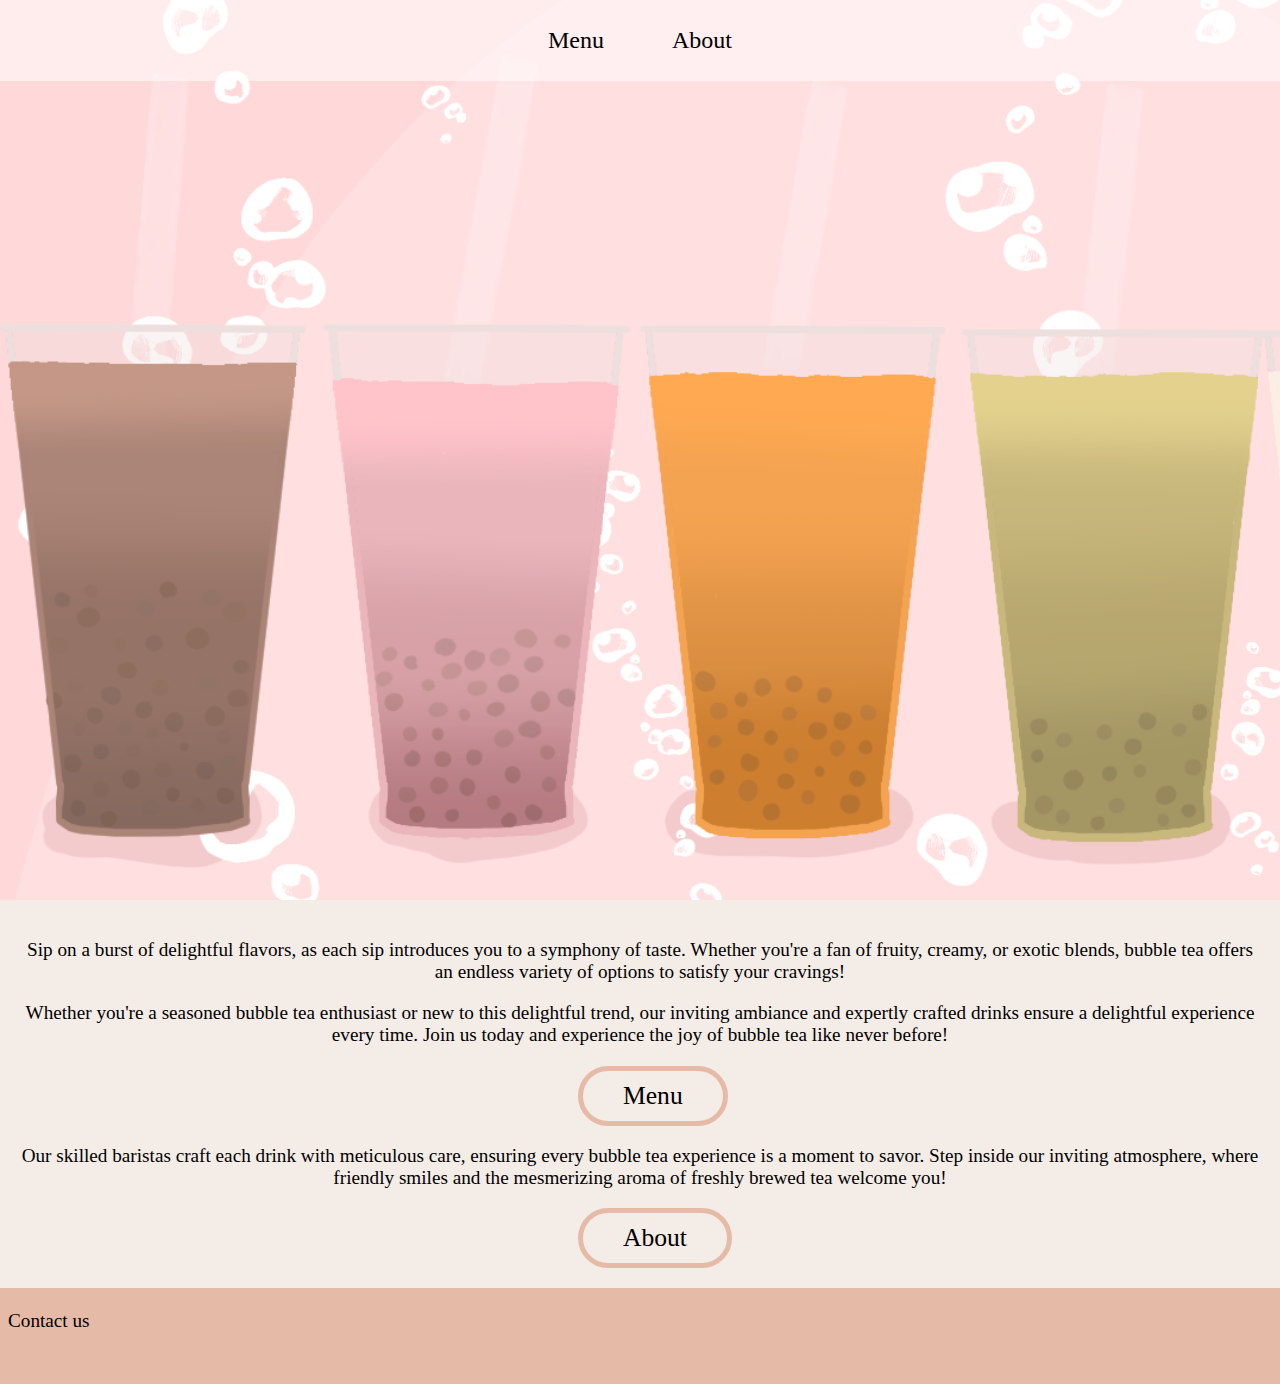
==== index.html @ f64cb6d0 "adjusted background image containers" ====
<!DOCTYPE html>
<html lang="en">

<head>
  <meta charset="utf-8">
  <meta name="viewport" content="width=device-width">
  <title>Bubble Tea</title>
  <link href="style.css" rel="stylesheet" type="text/css">
  <script src="https://ajax.googleapis.com/ajax/libs/jquery/3.6.4/jquery.min.js"></script>
</head>

<body>
  <!-- nav bar start -->
  <div class="container">
    <nav>
      <ul id="menu">
        <li class="toggle">
          <div class="bar1"></div>
          <div class="bar2"></div>
          <div class="bar3"></div>
        </li>
        <li><a href="menu.html">Menu</a></li>
        <li><a href="about.html">About</a></li>
      </ul>
    </nav>
  </div>
  <!-- nav bar end -->
  <div class="info">
    <p>Sip on a burst of delightful flavors, as each sip introduces you to a symphony of taste. Whether you're a fan of fruity, creamy, or exotic blends, bubble tea offers an endless variety of options to satisfy your cravings!</p>
    <!--img -->
    <p>Whether you're a seasoned bubble tea enthusiast or new to this delightful trend, our inviting ambiance and expertly crafted drinks ensure a delightful experience every time. Join us today and experience the joy of bubble tea like never before!</p>
    <a href="menu.html">
      <button class="button menu">Menu</button>
    </a>
    <!--img -->
    <p> Our skilled baristas craft each drink with meticulous care, ensuring every bubble tea experience is a moment to savor. Step inside our inviting atmosphere, where friendly smiles and the mesmerizing aroma of freshly brewed tea welcome you!</p>
    <a href="about.htmltml">
      <button class="button about">About</button></a>
  </div>
  <footer>
    <p id="end">Contact us</p>
  </footer>
  <script src="script.js"></script>
</body>

</html>
---- style.css ----
html {
  height: 100%;
  margin: 0;
}

body {
  background-color: #F4ECE7;
  margin: 0;
}

/* index */
.container {
  background-image: url("images/6pink.png");
  background-repeat: no-repeat;
  background-size: contain;
  width: 100%;
  height: 100vh;
  position: relative;
  transition: all 0.3s;
}

/* menu */
.options {
  width: 100%;
  height: 10vh;
  position: relative;
  transition: all 0.3s;
}

/* about */
.tell {
  background-image: url("");
  background-repeat: no-repeat;
  background-size: contain;
  width: 100%;
  height: 100vh;
  position: relative;
  transition: all 0.3s;
}

.menu-open {
  transform: translate(-230px, 0);
}

ul {
  list-style-type: none;
}

#menu {
  background: rgba(255, 255, 255, 0.5);
  text-align: center;
  width: 230px;
  height: 100%;
  position: fixed;
  margin: 0;
  right: -230px;
  padding: 0px;
}

/* */
#menu li {
  display: block;
}

#menu li a {
  display: block;
  color: black;
  font-family: Bahnschrift;
  font-size: 1.5rem;
  padding: 10px 30px;
  border: 2px solid transparent;
  text-decoration: none;
}

/* */
#menu li a:hover,
#menu li a:focus {
  border-color: transparent;
  background: white;
  color: #756458;
}

/* Background for the 'burger' */
.toggle {
  display: block;
  position: absolute;
  left: -65px;
  cursor: pointer;
  background: white;
  padding: 15px 15px 10px;
}

.toggle .bar1,
.toggle .bar2,
.toggle .bar3 {
  width: 35px;
  height: 4px;
  background: #756458;
  margin-bottom: 8px;
  transition: all 0.4s;
}

/* change it to an x */
#menu.open .toggle .bar1 {
  transform: rotate(45deg) translate(8px, 11px);
}

#menu.open .toggle .bar2 {
  opacity: 0;
}

#menu.open .toggle .bar3 {
  transform: rotate(-45deg) translate(5px, -10px);
}

@media only screen and (min-width:750px) {

  /* 'burger' not displayed*/
  .toggle {
    display: none;
  }

  /*Menu in inline block (across top of screen)*/
  #menu {
    margin: 0;
    padding: 15px 0;
    width: 100%;
    display: inline-block;
    position: relative;
    right: 0;
  }

  /*Items on menu are also an inline-block (rather then under each other)*/
  #menu li {
    display: inline-block;
  }

  /* Everything else */
}

.button {
  background-color: #F4ECE7;
  color: black;
  font-family: Bahnschrift;
  font-size: 2vw;
  text-align: center;
  border: 5px solid #E5BAA7;
  transition-duration: 0.4s;
  border-radius: 50px;
  cursor: pointer;
  padding: 10px 40px;
  position: relative;
}

p {
  color: black;
  font-family: Bahnschrift;
  text-align: center;
}

h1 {
  color: black;
  font-family: Bahnschrift;
}

.info {
  padding: 20px;
}

footer {
  background-color: #E5BAA7;
  padding: 3px;
  height: 10vh;
}

#end {
  text-align: left;
  padding-left: 5px;
}

/* Media quaires */

@media only screen and (max-width:600px) {
  p {
    font-size: 6vw;
  }

  .button {
    left: 27%;
    font-size: 6.5vw;
  }

  #end {
    font-size: 5.5vw;
  }

  .container {
    background-size: cover;
    width: 100%;
    height: 50vh;
  }
}

@media only screen and (min-width:600px) {
  p {
    font-size: 4vw;
  }

  .button {
    left: 37%;
    font-size: 4.5vw;
  }

  #end {
    font-size: 3.5vw;
  }

  .container {
    background-size: cover;
    width: 100%;
    height: 60vh;
  }
}

@media only screen and (min-width:768px) {
  p {
    font-size: 4vw;
  }

  .button {
    left: 38%;
    font-size: 4.5vw;
  }

  .container {
    background-size: cover;
    height: 70vh;
  }
}

@media only screen and (min-width:1200px) {
  p {
    font-size: 1.5vw;
  }

  .button {
    font-size: 2vw;
    left: 45%;
  }

  #end {
    font-size: 1.5vw;
  }

  .container {
    width: 100%;
    height: 100vh;
  }
}
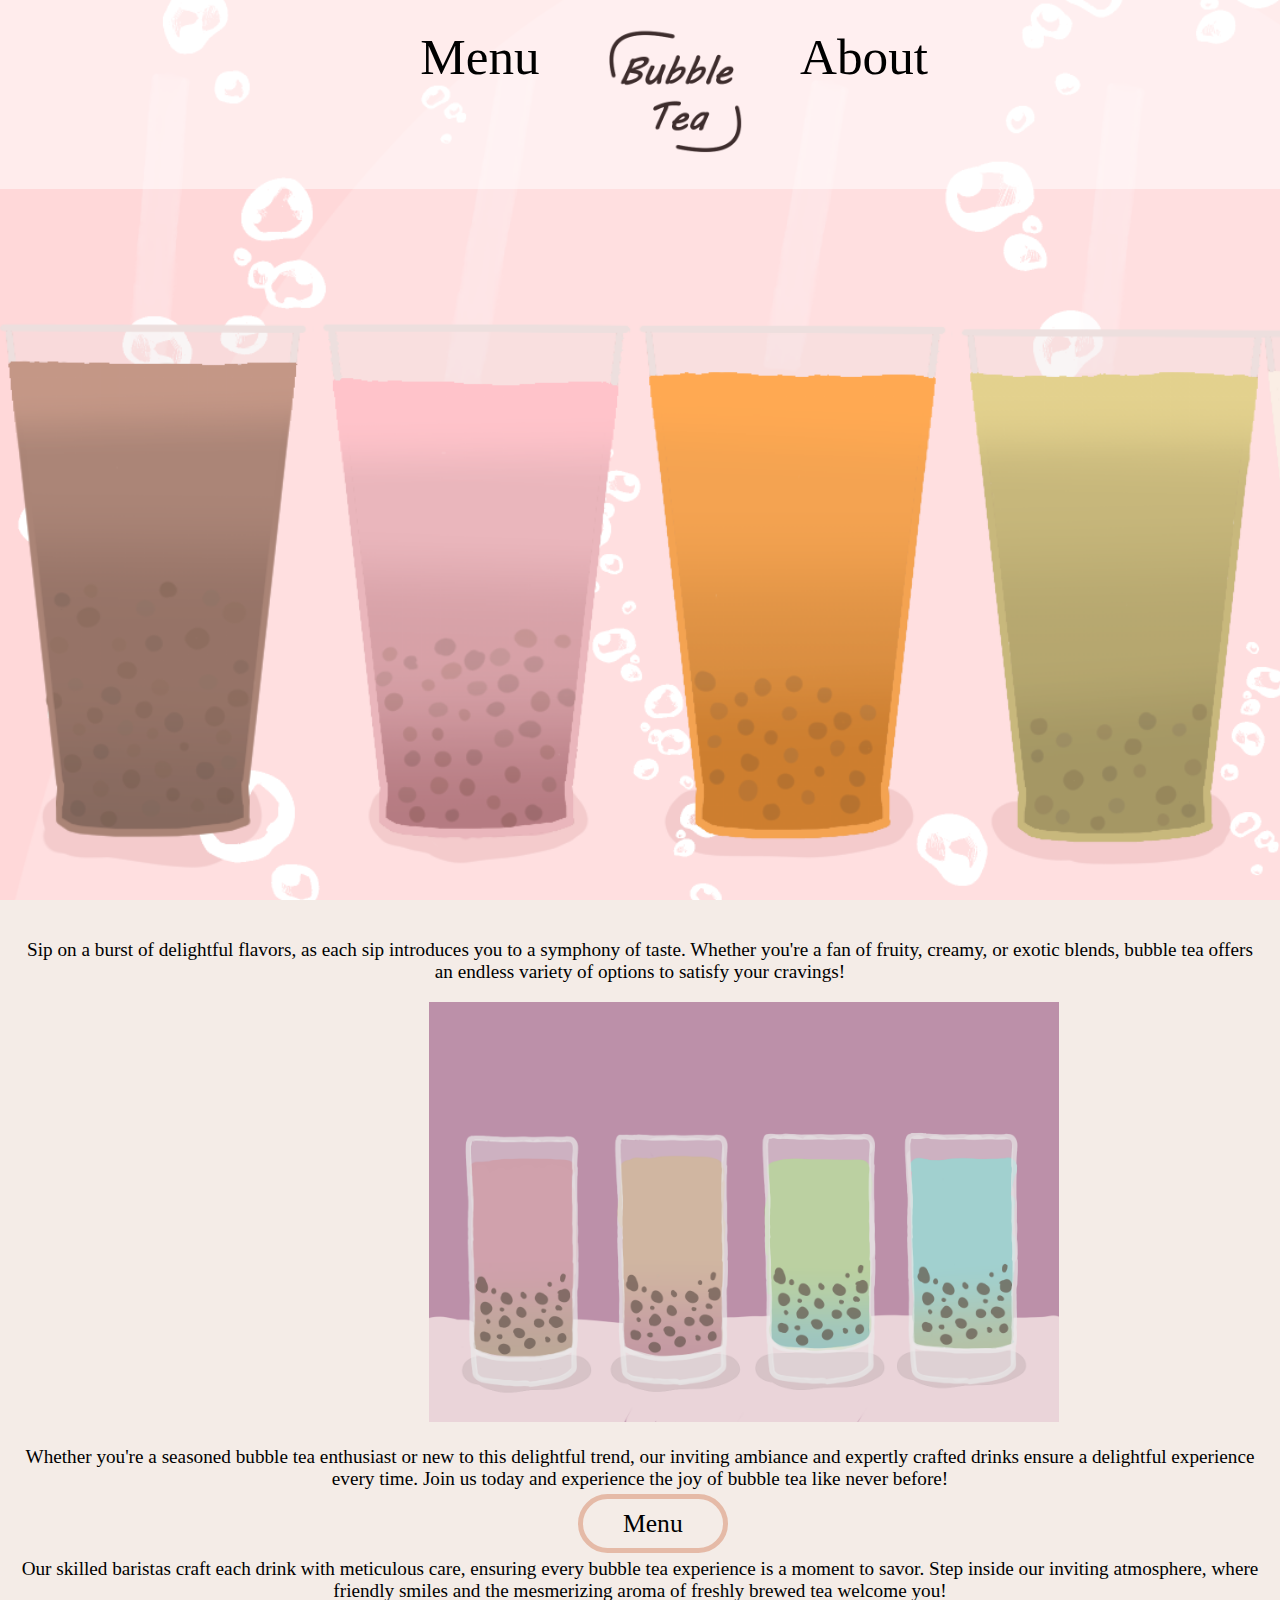
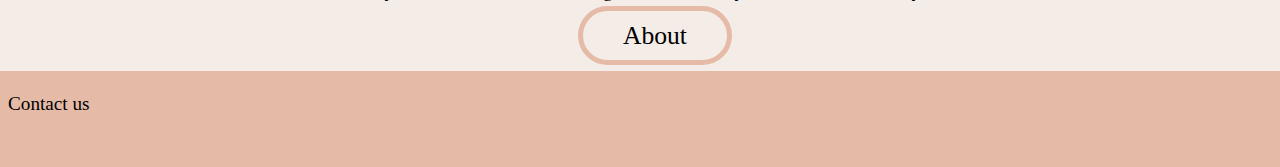
==== commit 8615e8c6: "nav bar changes" ====
--- a/index.html
+++ b/index.html
@@ -6,12 +6,13 @@
   <meta name="viewport" content="width=device-width">
   <title>Bubble Tea</title>
   <link href="style.css" rel="stylesheet" type="text/css">
+  <link rel="icon" herf="images/logo.png" type="image/x-icon">
   <script src="https://ajax.googleapis.com/ajax/libs/jquery/3.6.4/jquery.min.js"></script>
 </head>
 
 <body>
   <!-- nav bar start -->
-  <div class="container">
+  <div class="container home">
     <nav>
       <ul id="menu">
         <li class="toggle">
@@ -19,23 +20,30 @@
           <div class="bar2"></div>
           <div class="bar3"></div>
         </li>
-        <li><a href="menu.html">Menu</a></li>
-        <li><a href="about.html">About</a></li>
+        <div class="layout">
+          <li><a class="link-1" href="menu.html">Menu</a></li>
+          <li><a class="link-2" href="index.html">
+              <img src="images/logo.png" alt="logo" id="logo"></a>
+          </li>
+          <li><a class="link-3" href="about.html">About</a></li>
+        </div>
       </ul>
     </nav>
   </div>
   <!-- nav bar end -->
   <div class="info">
-    <p>Sip on a burst of delightful flavors, as each sip introduces you to a symphony of taste. Whether you're a fan of fruity, creamy, or exotic blends, bubble tea offers an endless variety of options to satisfy your cravings!</p>
+    <p>Sip on a burst of delightful flavors, as each sip introduces you to a symphony of taste. Whether you're a fan of
+      fruity, creamy, or exotic blends, bubble tea offers an endless variety of options to satisfy your cravings!</p>
+    <img src="images/4glass.png" class="glass">
+    <p>Whether you're a seasoned bubble tea enthusiast or new to this delightful trend, our inviting ambiance and
+      expertly crafted drinks ensure a delightful experience every time. Join us today and experience the joy of bubble
+      tea like never before!</p>
+    <a href="menu.html" class="button">Menu</a>
     <!--img -->
-    <p>Whether you're a seasoned bubble tea enthusiast or new to this delightful trend, our inviting ambiance and expertly crafted drinks ensure a delightful experience every time. Join us today and experience the joy of bubble tea like never before!</p>
-    <a href="menu.html">
-      <button class="button menu">Menu</button>
-    </a>
-    <!--img -->
-    <p> Our skilled baristas craft each drink with meticulous care, ensuring every bubble tea experience is a moment to savor. Step inside our inviting atmosphere, where friendly smiles and the mesmerizing aroma of freshly brewed tea welcome you!</p>
-    <a href="about.htmltml">
-      <button class="button about">About</button></a>
+    <p> Our skilled baristas craft each drink with meticulous care, ensuring every bubble tea experience is a moment to
+      savor. Step inside our inviting atmosphere, where friendly smiles and the mesmerizing aroma of freshly brewed tea
+      welcome you!</p>
+    <a href="about.html" class="button">About</a>
   </div>
   <footer>
     <p id="end">Contact us</p>
--- a/style.css
+++ b/style.css
@@ -8,52 +8,80 @@
   margin: 0;
 }
 
+a {
+  font-size: 4vw;
+}
+
 /* index */
 .container {
+  width: 100%;
+  height: auto;
+  position: relative;
+  transition: all 0.3s;
+}
+
+.home {
   background-image: url("images/6pink.png");
   background-repeat: no-repeat;
   background-size: contain;
-  width: 100%;
-  height: 100vh;
-  position: relative;
-  transition: all 0.3s;
 }
 
 /* menu */
 .options {
-  width: 100%;
-  height: 10vh;
-  position: relative;
-  transition: all 0.3s;
+  background-image: url("images/3drink.png");
+  background-repeat: no-repeat;
+  background-size: contain;
 }
 
 /* about */
 .tell {
-  background-image: url("");
+  background-image: url("images/grass.png");
   background-repeat: no-repeat;
   background-size: contain;
-  width: 100%;
-  height: 100vh;
-  position: relative;
-  transition: all 0.3s;
-}
-
+}
+
+/* nav bar */
 .menu-open {
   transform: translate(-230px, 0);
 }
 
 ul {
   list-style-type: none;
+}
+
+.link-1 {
+  grid-area: menu;
+  height: 15vh;
+  width: 10vw;
+}
+
+.link-2 {
+  grid-area: logo;
+  height: 15vh;
+  width: 10vw;
+}
+
+.link-3 {
+  grid-area: about;
+  height: 15vh;
+  width: 10vw;
+}
+
+.layout {
+  display: grid;
+  grid-template-areas: 'menu logo about';
+  width: 30vw;
+  margin-left: 30vw;
 }
 
 #menu {
   background: rgba(255, 255, 255, 0.5);
   text-align: center;
-  width: 230px;
-  height: 100%;
+  width: 30vw;
+  height: auto;
   position: fixed;
   margin: 0;
-  right: -230px;
+  right: -30vw;
   padding: 0px;
 }
 
@@ -66,7 +94,7 @@
   display: block;
   color: black;
   font-family: Bahnschrift;
-  font-size: 1.5rem;
+  font-size: rem;
   padding: 10px 30px;
   border: 2px solid transparent;
   text-decoration: none;
@@ -76,7 +104,7 @@
 #menu li a:hover,
 #menu li a:focus {
   border-color: transparent;
-  background: white;
+  background-color: rgba(255, 255, 255, 0.5);
   color: #756458;
 }
 
@@ -113,6 +141,7 @@
   transform: rotate(-45deg) translate(5px, -10px);
 }
 
+
 @media only screen and (min-width:750px) {
 
   /* 'burger' not displayed*/
@@ -125,24 +154,24 @@
     margin: 0;
     padding: 15px 0;
     width: 100%;
-    display: inline-block;
     position: relative;
     right: 0;
   }
 
   /*Items on menu are also an inline-block (rather then under each other)*/
   #menu li {
-    display: inline-block;
-  }
-
-  /* Everything else */
-}
+    display: block;
+  }
+}
+
+/* nav bar end */
+/* Everything else */
 
 .button {
   background-color: #F4ECE7;
   color: black;
   font-family: Bahnschrift;
-  font-size: 2vw;
+  font-size: 5vw;
   text-align: center;
   border: 5px solid #E5BAA7;
   transition-duration: 0.4s;
@@ -150,6 +179,7 @@
   cursor: pointer;
   padding: 10px 40px;
   position: relative;
+  text-decoration: none;
 }
 
 p {
@@ -165,6 +195,15 @@
 
 .info {
   padding: 20px;
+
+}
+
+.about {
+  padding: 20px;
+}
+
+#logo {
+  height: 15vh;
 }
 
 footer {
@@ -178,6 +217,25 @@
   padding-left: 5px;
 }
 
+.flex-box {
+  display: flex;
+  flex-direction: row;
+  justify-content: center;
+  padding: 10px;
+}
+
+
+#bit {
+  text-align: left;
+}
+
+/* drinks */
+
+#item {
+  width: 20vw;
+  border-radius: 2vw;
+}
+
 /* Media quaires */
 
 @media only screen and (max-width:600px) {
@@ -190,14 +248,56 @@
     font-size: 6.5vw;
   }
 
+  .container {
+    background-size: cover;
+    width: 100%;
+    height: 50vh;
+  }
+
   #end {
     font-size: 5.5vw;
   }
 
-  .container {
-    background-size: cover;
-    width: 100%;
-    height: 50vh;
+  .flex-box {
+    flex-direction: column;
+    justify-content: center;
+  }
+
+  #tip {
+    height: 75%;
+    width: 75%;
+    margin-left: 12.5%;
+  }
+
+  #blue {
+    height: 75%;
+    width: 75%;
+    margin-left: 12.5%;
+  }
+
+  .grid {
+    display: grid;
+    grid-template-columns: repeat(1, 20vw);
+    grid-gap: 1vw;
+    width: 80vw;
+    margin-left: 20vw;
+  }
+
+  #item {
+    width: 60vw;
+  }
+
+  .layout {
+    display: grid;
+    grid-template-areas:
+      'logo'
+      'menu'
+      'about';
+    width: 10vw;
+  }
+  
+  .glass{
+    width: 80vw;
   }
 }
 
@@ -220,6 +320,46 @@
     width: 100%;
     height: 60vh;
   }
+
+  .flex-box {
+    flex-direction: column;
+    justify-content: center;
+  }
+
+  #tip {
+    height: 75%;
+    width: 75%;
+    margin-left: 12.5%;
+  }
+
+  #blue {
+    height: 75%;
+    width: 75%;
+    margin-left: 12.5%;
+  }
+
+  .grid {
+    display: grid;
+    grid-template-columns: repeat(1, 20vw);
+    grid-gap: 1vw;
+    width: 80vw;
+    margin-left: 20vw;
+  }
+
+  .layout {
+    display: grid;
+    grid-template-areas:
+      'logo'
+      'menu'
+      'about';
+    width: 10vw;
+  }
+
+.glass{
+  width: 70vw;
+}
+
+  
 }
 
 @media only screen and (min-width:768px) {
@@ -236,6 +376,47 @@
     background-size: cover;
     height: 70vh;
   }
+
+  .flex-box {
+    display: flex;
+    flex-direction: row;
+    justify-content: center;
+  }
+
+  #tip {
+    height: 100%;
+    width: 100%;
+    margin-left: 0%;
+  }
+
+  #blue {
+    height: 100%;
+    width: 100%;
+    margin-left: 0%;
+  }
+
+  .grid {
+    display: grid;
+    grid-template-columns: repeat(3, 20vw);
+    grid-template-rows: repeat(3, auto);
+    grid-gap: 1vw;
+    width: 80vw;
+    margin-left: 20vw;
+
+  }
+
+  .layout {
+    display: grid;
+    grid-template-areas:
+      'logo menu about';
+    width: 30vw;
+    margin-left: 30vw;
+  }
+
+  .glass {
+    width: 70vh;
+    margin-left: 21%;
+  }
 }
 
 @media only screen and (min-width:1200px) {
@@ -256,4 +437,44 @@
     width: 100%;
     height: 100vh;
   }
+
+  .flex-box {
+    display: flex;
+    flex-direction: row;
+    justify-content: center;
+  }
+
+  #tip {
+    height: 100%;
+    width: 100%;
+    margin-left: 0%;
+  }
+
+  #blue {
+    height: 100%;
+    width: 100%;
+    margin-left: 0%;
+  }
+
+  .grid {
+    display: grid;
+    grid-template-columns: repeat(3, 20vw);
+    grid-template-rows: repeat(3, auto);
+    grid-gap: 1vw;
+    width: 80vw;
+    margin-left: 20vw;
+  }
+
+  .layout {
+    display: grid;
+    grid-template-areas:
+      'logo menu about';
+    width: 30vw;
+    margin-left: 30vw;
+  }
+
+  .glass {
+    width: 70vh;
+    margin-left: 33%;
+  }
 }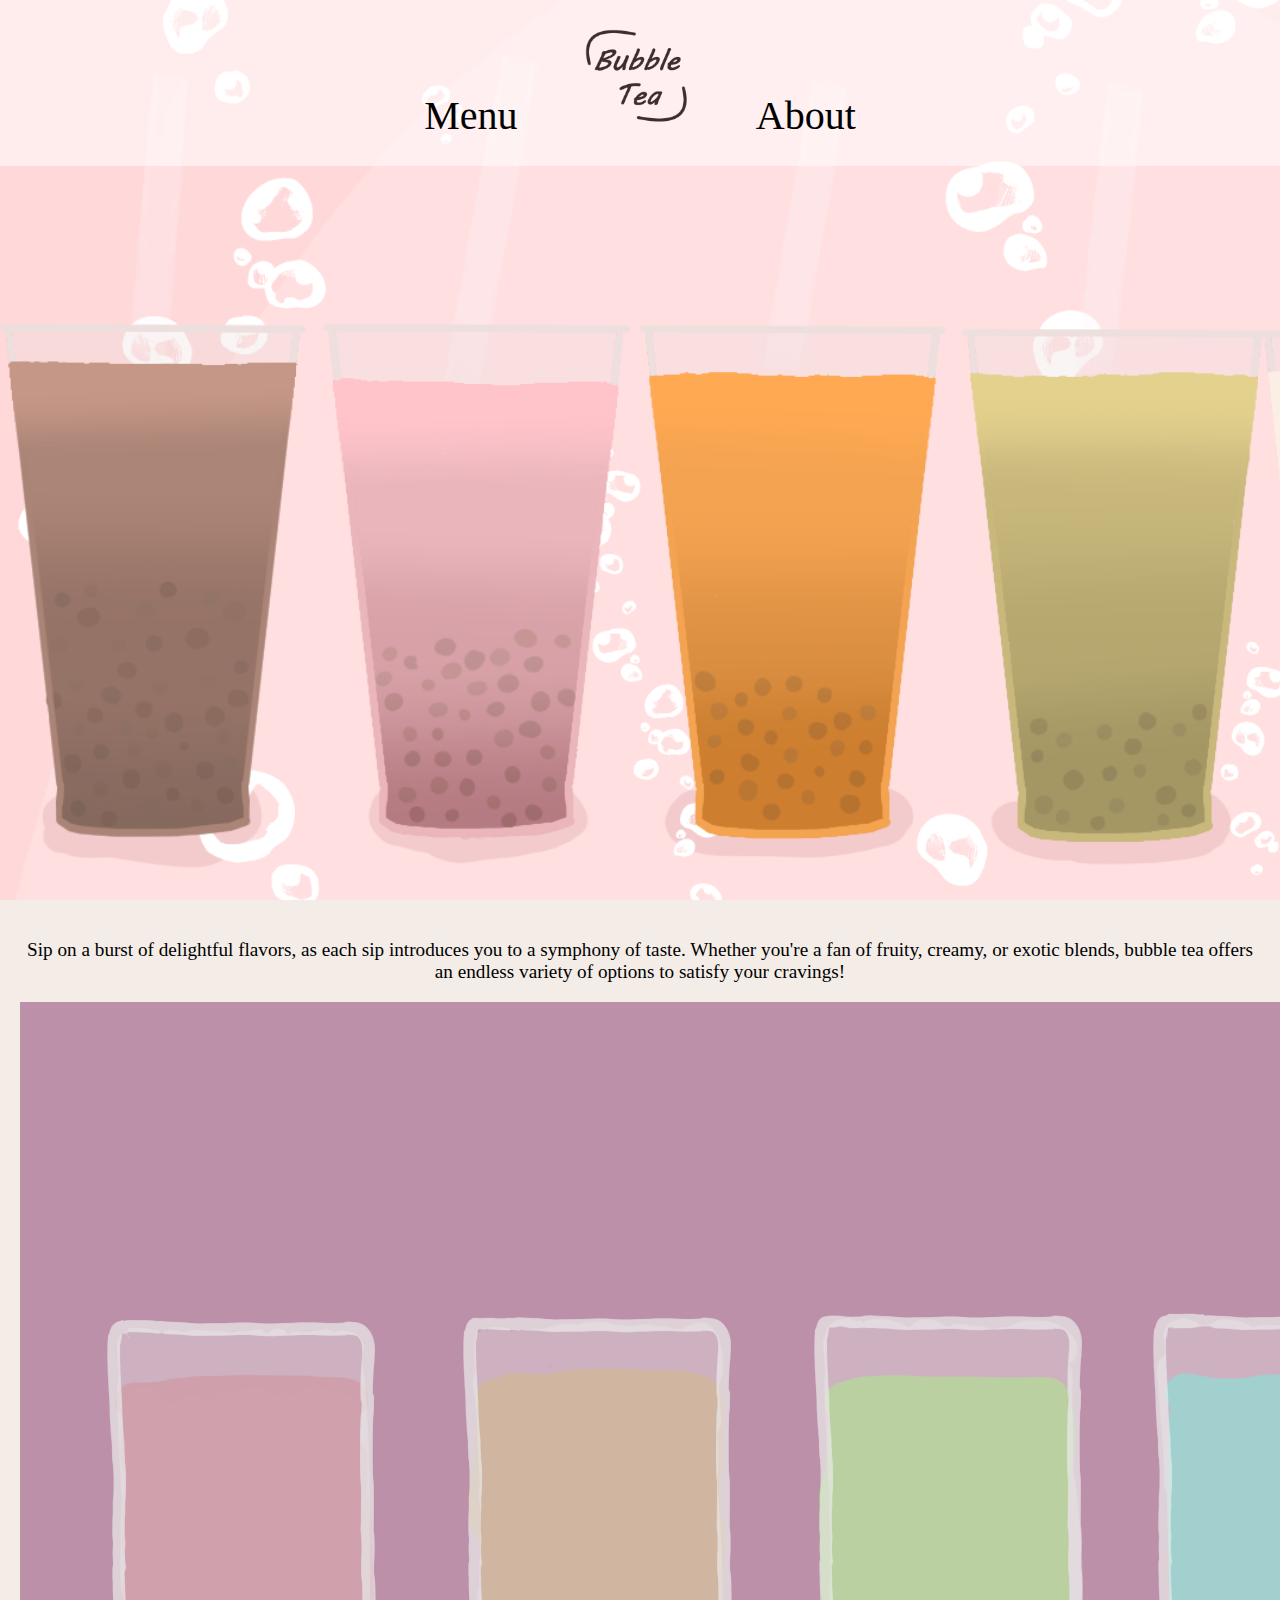
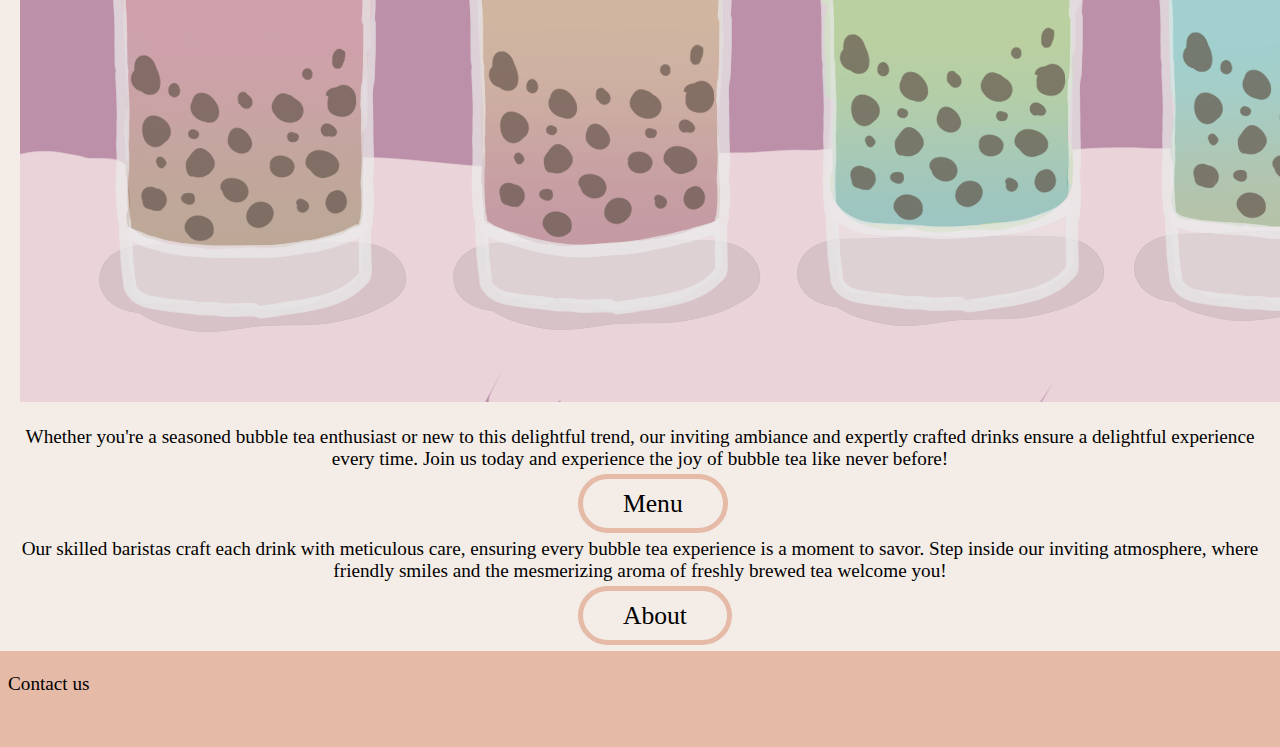
==== commit cc6eae51: "navbar with logo" ====
--- a/index.html
+++ b/index.html
@@ -6,7 +6,6 @@
   <meta name="viewport" content="width=device-width">
   <title>Bubble Tea</title>
   <link href="style.css" rel="stylesheet" type="text/css">
-  <link rel="icon" herf="images/logo.png" type="image/x-icon">
   <script src="https://ajax.googleapis.com/ajax/libs/jquery/3.6.4/jquery.min.js"></script>
 </head>
 
@@ -20,15 +19,12 @@
           <div class="bar2"></div>
           <div class="bar3"></div>
         </li>
-        <div class="layout">
-          <li><a class="link-1" href="menu.html">Menu</a></li>
-          <li><a class="link-2" href="index.html">
-              <img src="images/logo.png" alt="logo" id="logo"></a>
-          </li>
-          <li><a class="link-3" href="about.html">About</a></li>
-        </div>
+        <li><a href="menu.html">Menu</a></li>
+        <li><a href="index.html"><img class="logo" src="images/logo.png"></a></li>
+        <li><a href="about.html">About</a></li>
       </ul>
     </nav>
+    <div class="bubble"></div>
   </div>
   <!-- nav bar end -->
   <div class="info">
--- a/style.css
+++ b/style.css
@@ -8,8 +8,8 @@
   margin: 0;
 }
 
-a {
-  font-size: 4vw;
+.logo{
+  width:8vw;
 }
 
 /* index */
@@ -19,7 +19,9 @@
   position: relative;
   transition: all 0.3s;
 }
-
+/* animation */
+
+/* containers */
 .home {
   background-image: url("images/6pink.png");
   background-repeat: no-repeat;
@@ -49,39 +51,14 @@
   list-style-type: none;
 }
 
-.link-1 {
-  grid-area: menu;
-  height: 15vh;
-  width: 10vw;
-}
-
-.link-2 {
-  grid-area: logo;
-  height: 15vh;
-  width: 10vw;
-}
-
-.link-3 {
-  grid-area: about;
-  height: 15vh;
-  width: 10vw;
-}
-
-.layout {
-  display: grid;
-  grid-template-areas: 'menu logo about';
-  width: 30vw;
-  margin-left: 30vw;
-}
-
 #menu {
   background: rgba(255, 255, 255, 0.5);
   text-align: center;
-  width: 30vw;
+  width: 230px;
   height: auto;
   position: fixed;
   margin: 0;
-  right: -30vw;
+  right: -230px;
   padding: 0px;
 }
 
@@ -94,7 +71,7 @@
   display: block;
   color: black;
   font-family: Bahnschrift;
-  font-size: rem;
+  font-size: 2.5rem;
   padding: 10px 30px;
   border: 2px solid transparent;
   text-decoration: none;
@@ -104,7 +81,7 @@
 #menu li a:hover,
 #menu li a:focus {
   border-color: transparent;
-  background-color: rgba(255, 255, 255, 0.5);
+  background: white;
   color: #756458;
 }
 
@@ -141,7 +118,6 @@
   transform: rotate(-45deg) translate(5px, -10px);
 }
 
-
 @media only screen and (min-width:750px) {
 
   /* 'burger' not displayed*/
@@ -154,13 +130,14 @@
     margin: 0;
     padding: 15px 0;
     width: 100%;
+    display: inline-block;
     position: relative;
     right: 0;
   }
 
   /*Items on menu are also an inline-block (rather then under each other)*/
   #menu li {
-    display: block;
+    display: inline-block;
   }
 }
 
@@ -171,7 +148,7 @@
   background-color: #F4ECE7;
   color: black;
   font-family: Bahnschrift;
-  font-size: 5vw;
+  font-size: 2vw;
   text-align: center;
   border: 5px solid #E5BAA7;
   transition-duration: 0.4s;
@@ -195,15 +172,10 @@
 
 .info {
   padding: 20px;
-
 }
 
 .about {
   padding: 20px;
-}
-
-#logo {
-  height: 15vh;
 }
 
 footer {
@@ -223,7 +195,6 @@
   justify-content: center;
   padding: 10px;
 }
-
 
 #bit {
   text-align: left;
@@ -286,19 +257,11 @@
   #item {
     width: 60vw;
   }
-
-  .layout {
-    display: grid;
-    grid-template-areas:
-      'logo'
-      'menu'
-      'about';
-    width: 10vw;
-  }
   
-  .glass{
-    width: 80vw;
-  }
+  .logo{
+    width:30vw;
+  }
+  
 }
 
 @media only screen and (min-width:600px) {
@@ -345,21 +308,9 @@
     width: 80vw;
     margin-left: 20vw;
   }
-
-  .layout {
-    display: grid;
-    grid-template-areas:
-      'logo'
-      'menu'
-      'about';
-    width: 10vw;
-  }
-
-.glass{
-  width: 70vw;
-}
-
-  
+  .logo{
+    width:20vw;
+  }
 }
 
 @media only screen and (min-width:768px) {
@@ -402,20 +353,9 @@
     grid-gap: 1vw;
     width: 80vw;
     margin-left: 20vw;
-
-  }
-
-  .layout {
-    display: grid;
-    grid-template-areas:
-      'logo menu about';
-    width: 30vw;
-    margin-left: 30vw;
-  }
-
-  .glass {
-    width: 70vh;
-    margin-left: 21%;
+  }
+  .logo{
+    width:10vw;
   }
 }
 
@@ -464,17 +404,7 @@
     width: 80vw;
     margin-left: 20vw;
   }
-
-  .layout {
-    display: grid;
-    grid-template-areas:
-      'logo menu about';
-    width: 30vw;
-    margin-left: 30vw;
-  }
-
-  .glass {
-    width: 70vh;
-    margin-left: 33%;
+  .logo{
+    width:8vw;
   }
 }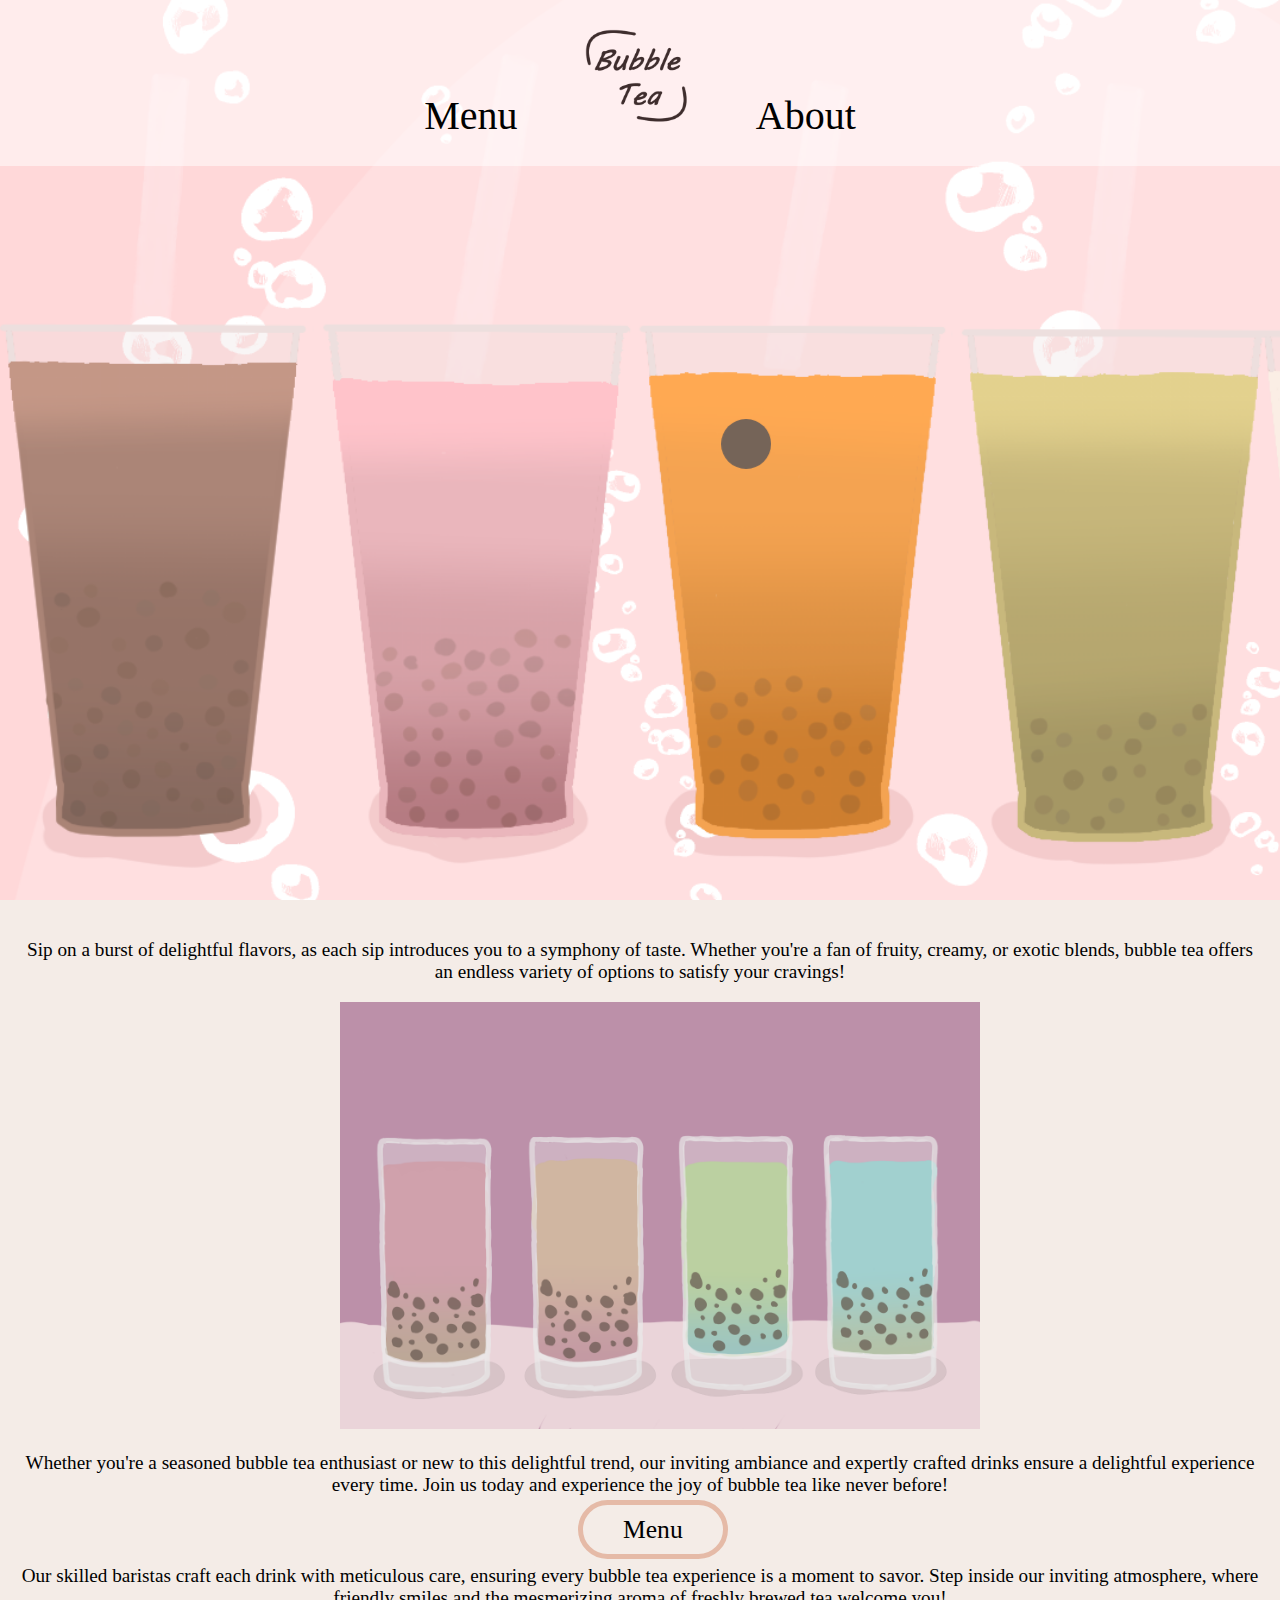
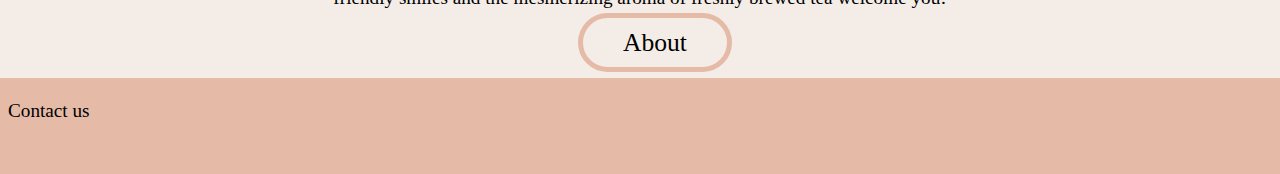
==== commit 83069efd: "animation" ====
--- a/index.html
+++ b/index.html
@@ -20,17 +20,24 @@
           <div class="bar3"></div>
         </li>
         <li><a href="menu.html">Menu</a></li>
-        <li><a href="index.html"><img class="logo" src="images/logo.png"></a></li>
+        <li><a href="index.html"><img class="logo" src="images/logo.png" alt="logo"></a></li>
         <li><a href="about.html">About</a></li>
       </ul>
     </nav>
-    <div class="bubble"></div>
+    <!-- nav bar end -->
+    <div class="animation">
+      <marquee behavior="alternate" scrollamount="30">
+        <marquee behavior="alternate" scrollamount="30" direction="down">
+          <div class="bubble"></div>
+        </marquee>
+      </marquee>
+    </div>
   </div>
-  <!-- nav bar end -->
+  <!--text-->
   <div class="info">
     <p>Sip on a burst of delightful flavors, as each sip introduces you to a symphony of taste. Whether you're a fan of
       fruity, creamy, or exotic blends, bubble tea offers an endless variety of options to satisfy your cravings!</p>
-    <img src="images/4glass.png" class="glass">
+    <img src="images/4glass.png" class="glass" alt="glass">
     <p>Whether you're a seasoned bubble tea enthusiast or new to this delightful trend, our inviting ambiance and
       expertly crafted drinks ensure a delightful experience every time. Join us today and experience the joy of bubble
       tea like never before!</p>
--- a/style.css
+++ b/style.css
@@ -8,8 +8,8 @@
   margin: 0;
 }
 
-.logo{
-  width:8vw;
+.logo {
+  width: 8vw;
 }
 
 /* index */
@@ -19,7 +19,47 @@
   position: relative;
   transition: all 0.3s;
 }
+
 /* animation */
+.animation {
+  width: 100%;
+  height: auto;
+  position: relative;
+}
+
+marquee{
+  height: 80vh;
+}
+
+.bubble {
+  width: 50px;
+  height: 50px;
+  border-radius: 50%;
+  background-color: #756458;
+  animation-name: bubble;
+  animation-timing-function: ease-in-out;
+  position: relative;
+  animation-iteration-count: infinite;
+  animation-duration: 5s;
+}
+
+@keyframes bubble {
+  0% {
+    opacity: 1;
+  }
+
+  45% {
+    opacity: 0.7;
+  }
+
+  55% {
+    opacity: 0.4;
+  }
+
+  100% {
+    opacity: 0;
+  }
+}
 
 /* containers */
 .home {
@@ -257,11 +297,23 @@
   #item {
     width: 60vw;
   }
-  
-  .logo{
-    width:30vw;
-  }
-  
+
+  .logo {
+    width: 30vw;
+  }
+
+  .glass {
+    width: 50vw;
+    margin-left: 20vw;
+  }
+  .animation{
+    position: left;
+    width: 80%;
+    height: 80%;
+  }
+  marquee{
+    height: 50vh;
+  }
 }
 
 @media only screen and (min-width:600px) {
@@ -303,13 +355,28 @@
 
   .grid {
     display: grid;
-    grid-template-columns: repeat(1, 20vw);
+    grid-template-columns: repeat(2, 20vw);
     grid-gap: 1vw;
     width: 80vw;
-    margin-left: 20vw;
-  }
-  .logo{
-    width:20vw;
+    margin-left: 30vw;
+  }
+
+  .logo {
+    width: 20vw;
+  }
+
+  .glass {
+    width: 50vw;
+    margin-left: 25vw;
+  }
+  
+  .animation{
+    position: left;
+    width: 80%;
+    height: 80%;
+  }
+  marquee{
+    height: 60vh;
   }
 }
 
@@ -354,8 +421,18 @@
     width: 80vw;
     margin-left: 20vw;
   }
-  .logo{
-    width:10vw;
+
+  .logo {
+    width: 10vw;
+  }
+
+  .glass {
+    width: 50vw;
+    margin-left: 25vw;
+  }
+  
+  marquee{
+    height: 50vh;
   }
 }
 
@@ -404,7 +481,17 @@
     width: 80vw;
     margin-left: 20vw;
   }
-  .logo{
-    width:8vw;
+
+  .logo {
+    width: 8vw;
+  }
+
+  .glass {
+    width: 50vw;
+    margin-left: 25vw;
+  }
+  
+  marquee{
+    height: 75vh;
   }
 }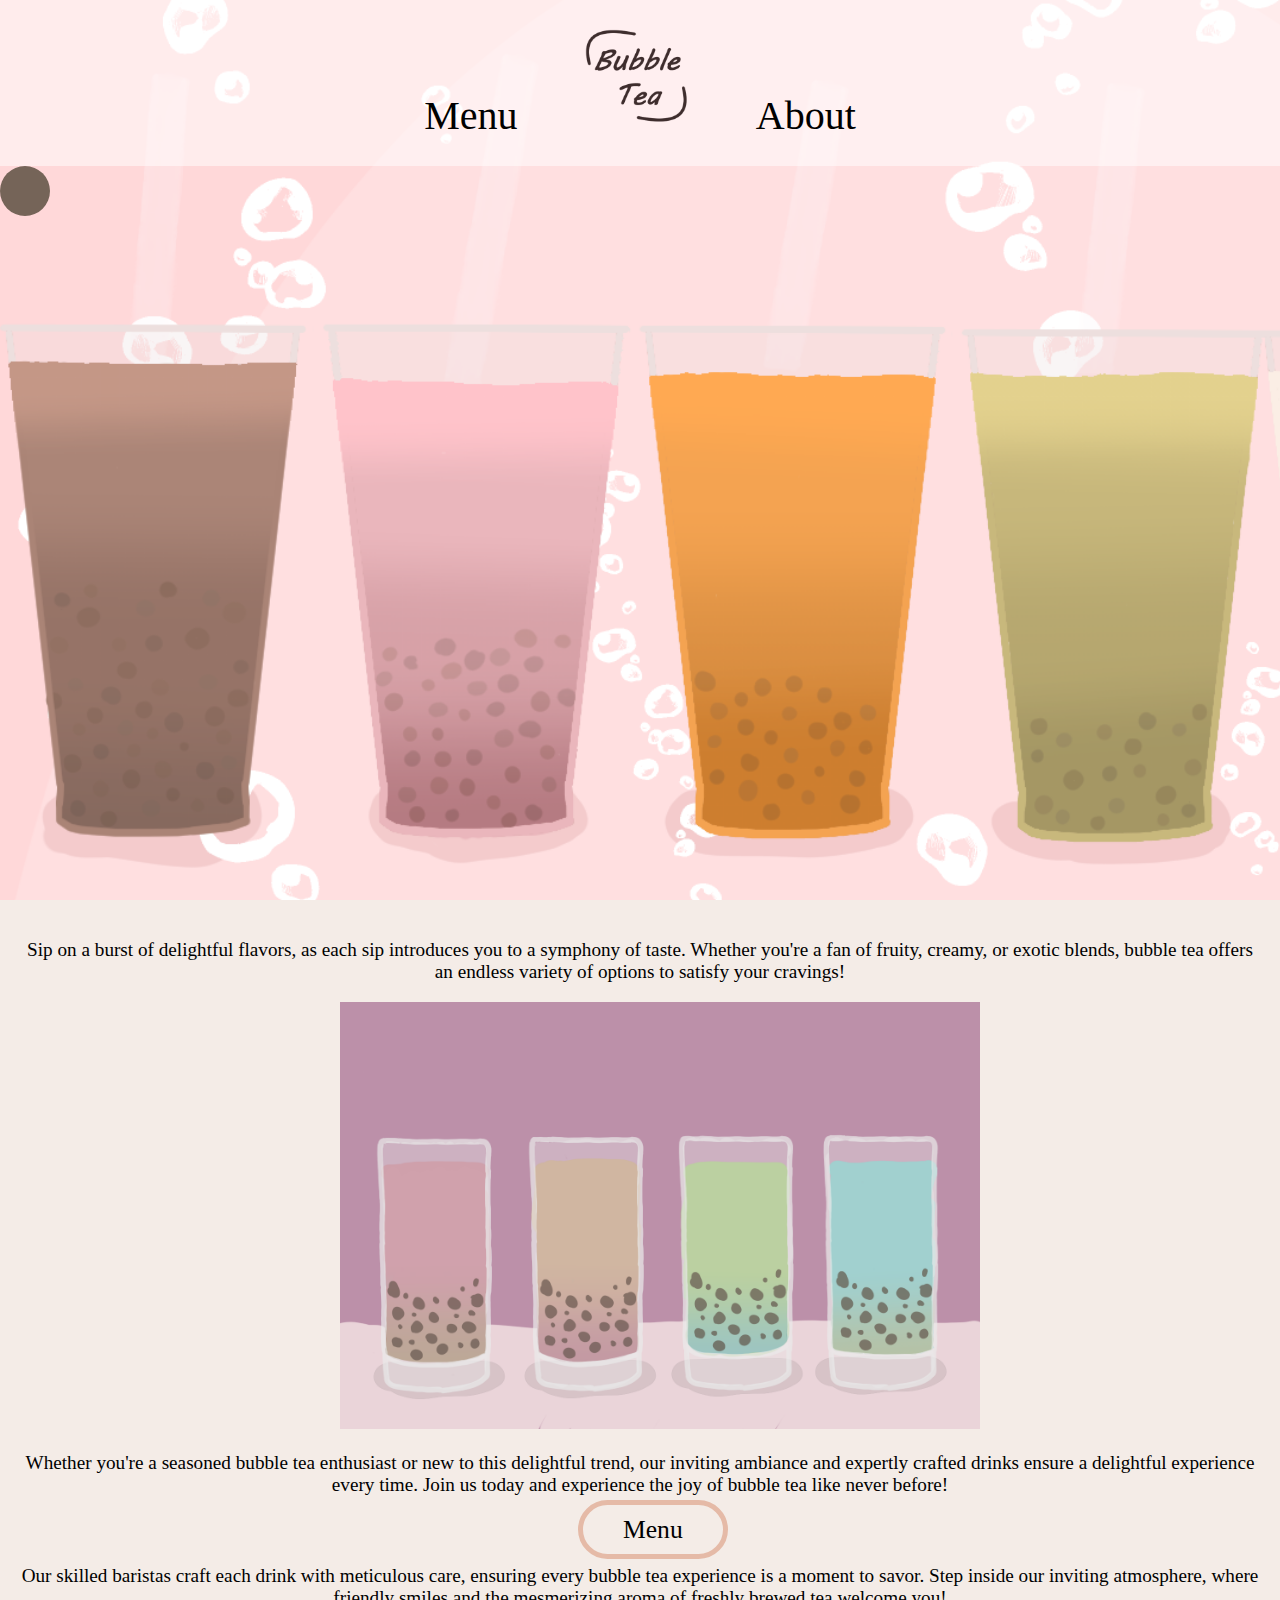
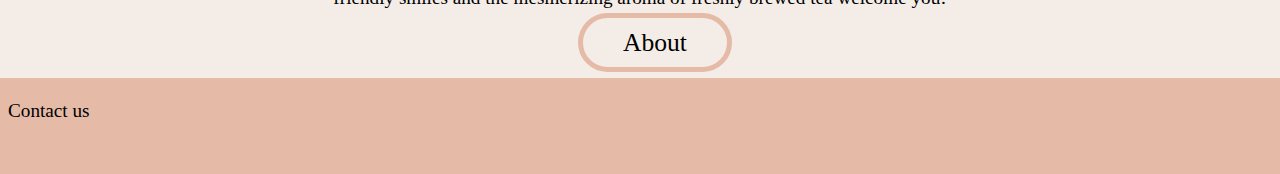
==== commit bea6f52b: "final prodject" ====
--- a/index.html
+++ b/index.html
@@ -6,6 +6,7 @@
   <meta name="viewport" content="width=device-width">
   <title>Bubble Tea</title>
   <link href="style.css" rel="stylesheet" type="text/css">
+  <link rel="icon" type="image/png" href="images/logo.png">
   <script src="https://ajax.googleapis.com/ajax/libs/jquery/3.6.4/jquery.min.js"></script>
 </head>
 
@@ -24,13 +25,9 @@
         <li><a href="about.html">About</a></li>
       </ul>
     </nav>
-    <!-- nav bar end -->
+    <!-- animation -->
     <div class="animation">
-      <marquee behavior="alternate" scrollamount="30">
-        <marquee behavior="alternate" scrollamount="30" direction="down">
-          <div class="bubble"></div>
-        </marquee>
-      </marquee>
+      <div class="boba"></div>
     </div>
   </div>
   <!--text-->
@@ -42,7 +39,6 @@
       expertly crafted drinks ensure a delightful experience every time. Join us today and experience the joy of bubble
       tea like never before!</p>
     <a href="menu.html" class="button">Menu</a>
-    <!--img -->
     <p> Our skilled baristas craft each drink with meticulous care, ensuring every bubble tea experience is a moment to
       savor. Step inside our inviting atmosphere, where friendly smiles and the mesmerizing aroma of freshly brewed tea
       welcome you!</p>
--- a/style.css
+++ b/style.css
@@ -27,38 +27,25 @@
   position: relative;
 }
 
-marquee{
-  height: 80vh;
-}
-
-.bubble {
+.boba {
   width: 50px;
   height: 50px;
   border-radius: 50%;
   background-color: #756458;
-  animation-name: bubble;
+  animation-name: boba;
   animation-timing-function: ease-in-out;
   position: relative;
   animation-iteration-count: infinite;
-  animation-duration: 5s;
-}
-
-@keyframes bubble {
-  0% {
-    opacity: 1;
-  }
-
-  45% {
-    opacity: 0.7;
-  }
-
-  55% {
-    opacity: 0.4;
-  }
-
-  100% {
-    opacity: 0;
-  }
+  animation-duration: 8s;
+}
+
+@keyframes boba {
+  0%,100% {left: 0%; top: 0%;}
+
+  50%{left: 50%; top: 100%;} 
+
+ 75%{left: 75%; top: 50%;}
+
 }
 
 /* containers */
@@ -307,12 +294,9 @@
     margin-left: 20vw;
   }
   .animation{
-    position: left;
     width: 80%;
     height: 80%;
-  }
-  marquee{
-    height: 50vh;
+    position: left;
   }
 }
 
@@ -375,9 +359,6 @@
     width: 80%;
     height: 80%;
   }
-  marquee{
-    height: 60vh;
-  }
 }
 
 @media only screen and (min-width:768px) {
@@ -393,6 +374,66 @@
   .container {
     background-size: cover;
     height: 70vh;
+  }
+
+  .flex-box {
+    display: flex;
+    flex-direction: row;
+    justify-content: center;
+  }
+
+  #tip {
+    height: 100%;
+    width: 100%;
+    margin-left: 0%;
+  }
+
+  #blue {
+    height: 100%;
+    width: 100%;
+    margin-left: 0%;
+  }
+
+  .grid {
+    display: grid;
+    grid-template-columns: repeat(2, 20vw);
+    grid-gap: 1vw;
+    width: 80vw;
+    margin-left: 30vw;
+  }
+
+  .logo {
+    width: 10vw;
+  }
+
+  .glass {
+    width: 50vw;
+    margin-left: 25vw;
+  }
+  
+  .animation{
+    width: 100%;
+    height: 55%;
+  }
+}
+
+@media only screen and (min-width:1200px) {
+  p {
+    font-size: 1.5vw;
+  }
+
+  .button {
+    font-size: 2vw;
+    left: 45%;
+  }
+
+  #end {
+    font-size: 1.5vw;
+  }
+
+  .container {
+    width: 100%;
+    height: 100vh;
   }
 
   .flex-box {
@@ -423,75 +464,15 @@
   }
 
   .logo {
-    width: 10vw;
+    width: 8vw;
   }
 
   .glass {
     width: 50vw;
     margin-left: 25vw;
   }
-  
-  marquee{
-    height: 50vh;
-  }
-}
-
-@media only screen and (min-width:1200px) {
-  p {
-    font-size: 1.5vw;
-  }
-
-  .button {
-    font-size: 2vw;
-    left: 45%;
-  }
-
-  #end {
-    font-size: 1.5vw;
-  }
-
-  .container {
-    width: 100%;
-    height: 100vh;
-  }
-
-  .flex-box {
-    display: flex;
-    flex-direction: row;
-    justify-content: center;
-  }
-
-  #tip {
-    height: 100%;
-    width: 100%;
-    margin-left: 0%;
-  }
-
-  #blue {
-    height: 100%;
-    width: 100%;
-    margin-left: 0%;
-  }
-
-  .grid {
-    display: grid;
-    grid-template-columns: repeat(3, 20vw);
-    grid-template-rows: repeat(3, auto);
-    grid-gap: 1vw;
-    width: 80vw;
-    margin-left: 20vw;
-  }
-
-  .logo {
-    width: 8vw;
-  }
-
-  .glass {
-    width: 50vw;
-    margin-left: 25vw;
-  }
-  
-  marquee{
-    height: 75vh;
+  .animation{
+    width: 100%;
+    height: 65%;
   }
 }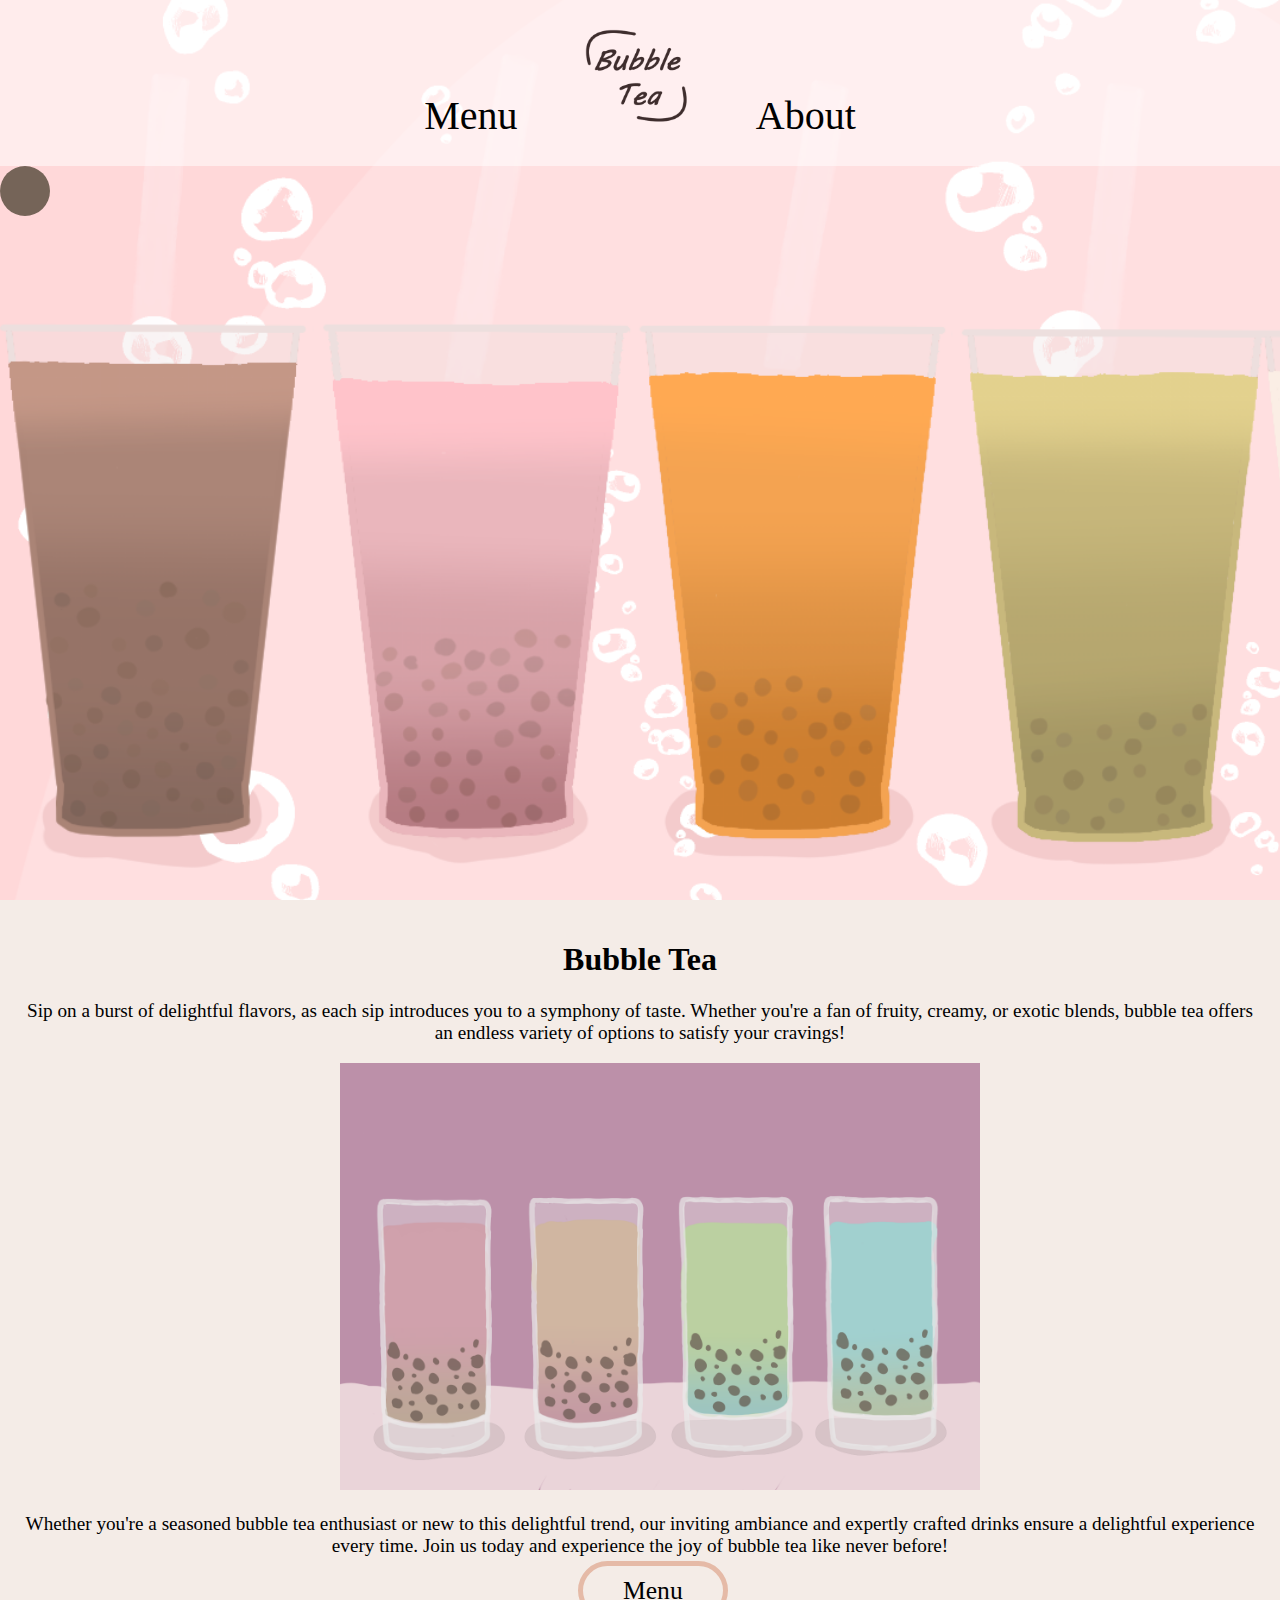
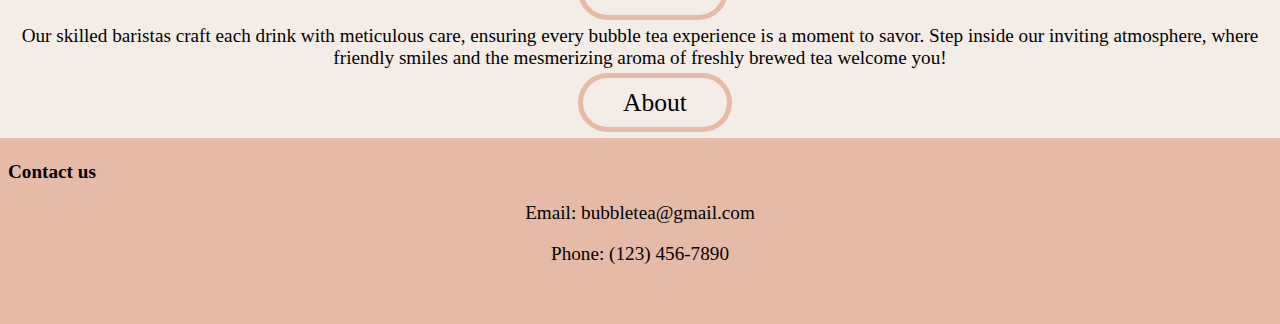
==== commit 75256f6e: "final modifications" ====
--- a/index.html
+++ b/index.html
@@ -32,6 +32,7 @@
   </div>
   <!--text-->
   <div class="info">
+    <h1 id="tea">Bubble Tea</h1>
     <p>Sip on a burst of delightful flavors, as each sip introduces you to a symphony of taste. Whether you're a fan of
       fruity, creamy, or exotic blends, bubble tea offers an endless variety of options to satisfy your cravings!</p>
     <img src="images/4glass.png" class="glass" alt="glass">
@@ -46,6 +47,8 @@
   </div>
   <footer>
     <p id="end">Contact us</p>
+    <p id="email">Email: bubbletea@gmail.com</p>
+    <p id="phone">Phone: (123) 456-7890</p>
   </footer>
   <script src="script.js"></script>
 </body>
--- a/style.css
+++ b/style.css
@@ -40,11 +40,22 @@
 }
 
 @keyframes boba {
-  0%,100% {left: 0%; top: 0%;}
-
-  50%{left: 50%; top: 100%;} 
-
- 75%{left: 75%; top: 50%;}
+
+  0%,
+  100% {
+    left: 0%;
+    top: 0%;
+  }
+
+  50% {
+    left: 50%;
+    top: 100%;
+  }
+
+  75% {
+    left: 75%;
+    top: 50%;
+  }
 
 }
 
@@ -197,6 +208,10 @@
   font-family: Bahnschrift;
 }
 
+#tea {
+  text-align: center;
+}
+
 .info {
   padding: 20px;
 }
@@ -208,13 +223,15 @@
 footer {
   background-color: #E5BAA7;
   padding: 3px;
-  height: 10vh;
+  height: 20vh;
 }
 
 #end {
   text-align: left;
   padding-left: 5px;
-}
+  font-weight: bold;
+}
+
 
 .flex-box {
   display: flex;
@@ -229,14 +246,21 @@
 
 /* drinks */
 
-#item {
+.item {
   width: 20vw;
   border-radius: 2vw;
 }
 
+.align{
+  text-align: center;
+  display: block;
+}
 /* Media quaires */
 
 @media only screen and (max-width:600px) {
+  
+
+ 
   p {
     font-size: 6vw;
   }
@@ -253,6 +277,14 @@
   }
 
   #end {
+    font-size: 5.5vw;
+  }
+
+  #email {
+    font-size: 5.5vw;
+  }
+
+  #phone {
     font-size: 5.5vw;
   }
 
@@ -279,9 +311,12 @@
     grid-gap: 1vw;
     width: 80vw;
     margin-left: 20vw;
-  }
-
-  #item {
+    text-align: center;
+    font-family: Bahnschrift;
+    font-size: 5vw;
+  }
+
+  .item {
     width: 60vw;
   }
 
@@ -293,10 +328,16 @@
     width: 50vw;
     margin-left: 20vw;
   }
-  .animation{
+
+  .animation {
     width: 80%;
     height: 80%;
-    position: left;
+  }
+  
+  p.align{
+    text-align: center;
+    display: block;
+    width: 200px;
   }
 }
 
@@ -311,6 +352,14 @@
   }
 
   #end {
+    font-size: 3.5vw;
+  }
+
+  #email {
+    font-size: 3.5vw;
+  }
+
+  #phone {
     font-size: 3.5vw;
   }
 
@@ -343,6 +392,9 @@
     grid-gap: 1vw;
     width: 80vw;
     margin-left: 30vw;
+    text-align: center;
+    font-family: Bahnschrift;
+    font-size: 1.25vw;
   }
 
   .logo {
@@ -353,11 +405,15 @@
     width: 50vw;
     margin-left: 25vw;
   }
-  
-  .animation{
-    position: left;
+
+  .animation {
     width: 80%;
     height: 80%;
+  }
+  
+  .align{
+    text-align: center;
+    display: block;
   }
 }
 
@@ -400,6 +456,9 @@
     grid-gap: 1vw;
     width: 80vw;
     margin-left: 30vw;
+    text-align: center;
+    font-family: Bahnschrift;
+    font-size: 3vw;
   }
 
   .logo {
@@ -410,10 +469,22 @@
     width: 50vw;
     margin-left: 25vw;
   }
-  
-  .animation{
+
+  .animation {
     width: 100%;
     height: 55%;
+  }
+
+  #end {
+    font-size: 2vw;
+  }
+
+  #email {
+    font-size: 2vw;
+  }
+
+  #phone {
+    font-size: 2vw;
   }
 }
 
@@ -428,6 +499,14 @@
   }
 
   #end {
+    font-size: 1.5vw;
+  }
+
+  #email {
+    font-size: 1.5vw;
+  }
+
+  #phone {
     font-size: 1.5vw;
   }
 
@@ -461,6 +540,9 @@
     grid-gap: 1vw;
     width: 80vw;
     margin-left: 20vw;
+    text-align: center;
+    font-family: Bahnschrift;
+    font-size: 1.5vw;
   }
 
   .logo {
@@ -471,7 +553,8 @@
     width: 50vw;
     margin-left: 25vw;
   }
-  .animation{
+
+  .animation {
     width: 100%;
     height: 65%;
   }
